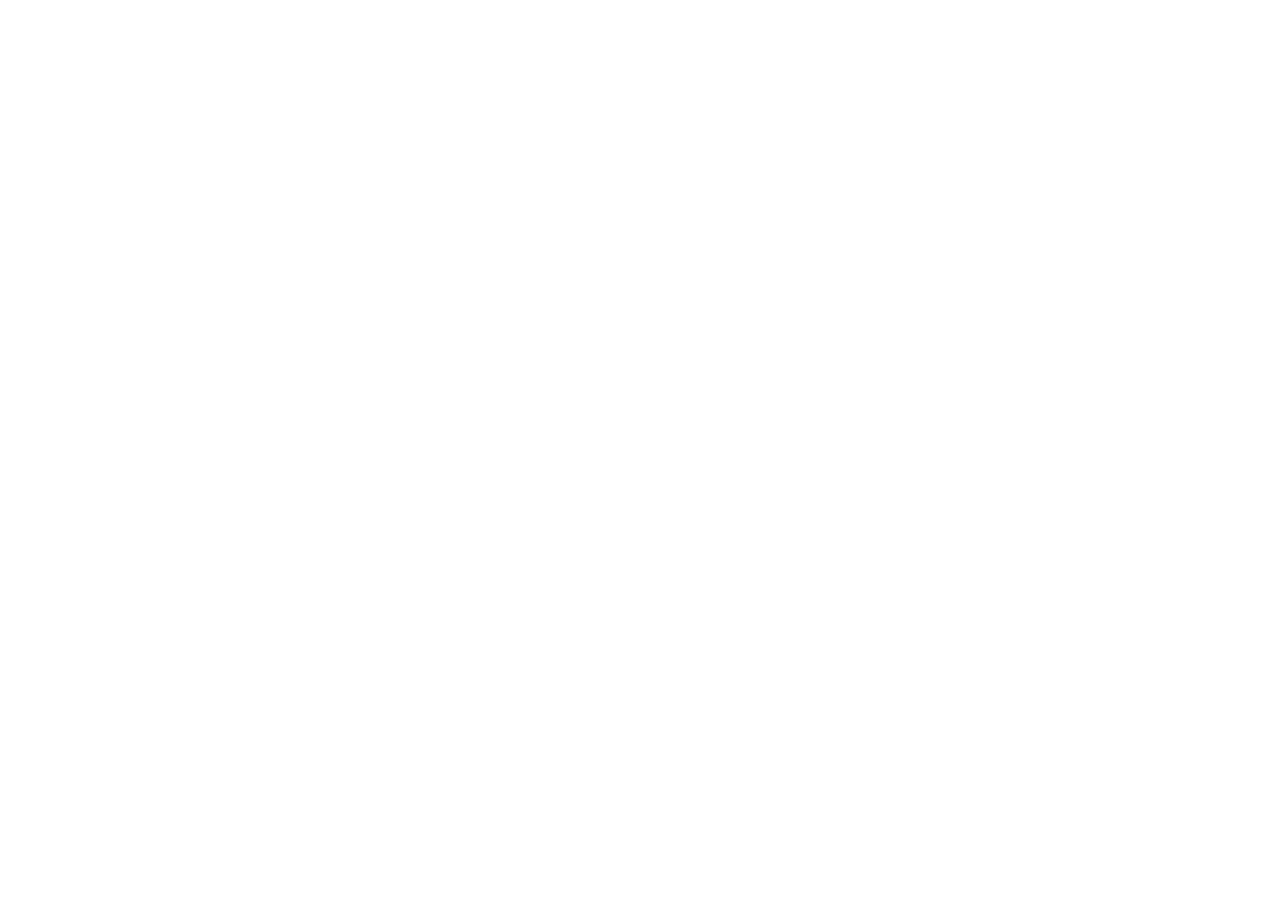
==== index.html @ 5b7272a3 "初始页面" ====
<!DOCTYPE html>
<html lang="en">
<head>
    <meta charset="UTF-8">
    <meta name="viewport" content="width=device-width, initial-scale=1.0">
    <title>Document</title>
</head>
<body>
    
</body>
</html>
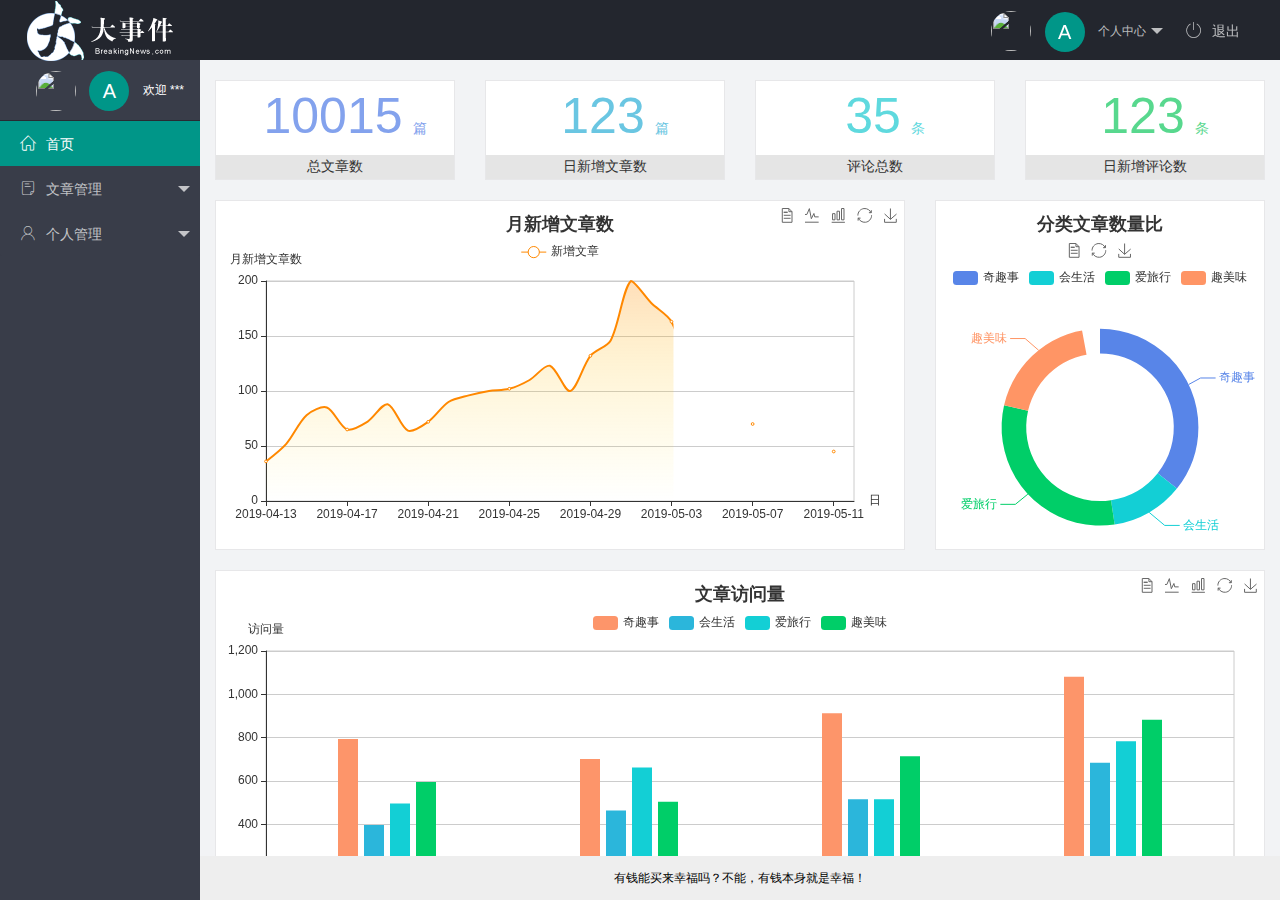
==== commit 751d6ee3: "完成了主页功能的开发" ====
--- a/index.html
+++ b/index.html
@@ -1,11 +1,90 @@
 <!DOCTYPE html>
 <html lang="en">
+
 <head>
     <meta charset="UTF-8">
     <meta name="viewport" content="width=device-width, initial-scale=1.0">
-    <title>Document</title>
+    <title>后台主页</title>
+    <!-- 导入layui的样式表 -->
+    <link rel="stylesheet" href="/assets/lib/layui/css/layui.css">
+    <!-- 导入自己的css -->
+    <link rel="stylesheet" href="./assets/css/index.css">
+    <!-- 导入第三方的字体图标库 -->
+    <link rel="stylesheet" href="./assets/fonts/iconfont.css">
 </head>
-<body>
-    
+
+<body class="layui-layout-body">
+    <div class="layui-layout layui-layout-admin">
+        <div class="layui-header">
+            <div class="layui-logo">
+                <img src="/assets/images/logo.png" alt=""/>
+            </div>
+            <!-- 头部区域（可配合layui已有的水平导航） -->
+            <ul class="layui-nav layui-layout-right">
+                <li class="layui-nav-item">
+                    <a href="javascript:;" class="userinfo">
+                        <img src="http://t.cn/RCzsdCq" class="layui-nav-img">
+                        <span class="text-avavtar">A</span>
+                        个人中心
+                    </a>
+                    <dl class="layui-nav-child">
+                        <dd><a href="">基本资料</a></dd>
+                        <dd><a href="">更换头像</a></dd>
+                        <dd><a href="">重置密码</a></dd>
+                    </dl>
+                </li>
+                <li class="layui-nav-item"><a href="javascript:;" id="btnLogout"><span class="iconfont icon-tuichu"></span>退出</a></li>
+            </ul>
+        </div>
+
+        <div class="layui-side layui-bg-black">
+            <div class="layui-side-scroll">
+                <div class="userinfo">
+                    <img src="http://t.cn/RCzsdCq" class="layui-nav-img">
+                    <span class="text-avavtar">A</span>
+                    <span class="welcome">欢迎 ***</span>
+                </div>
+                <!-- 左侧导航区域（可配合layui已有的垂直导航） -->
+                <ul class="layui-nav layui-nav-tree" lay-shrink="all">
+                    <li class="layui-nav-item layui-this"><a href="./home/dashboard.html" target="fm"><span class="iconfont icon-home"></span>首页</a></li>
+                    <li class="layui-nav-item ">
+                        <a class="" href="javascript:;"><span class="iconfont icon-16"></span>文章管理</a>
+                        <dl class="layui-nav-child">
+                            <dd><a href="javascript:;"><i class="layui-icon layui-icon-app"></i>   文章类别</a></dd>
+                            <dd><a href="javascript:;"><i class="layui-icon layui-icon-app"></i>   文章列表</a></dd>
+                            <dd><a href="javascript:;"><i class="layui-icon layui-icon-app"></i>   发布文章</a></dd>
+                        </dl>
+                    </li>
+                    <li class="layui-nav-item">
+                        <a href="javascript:;"><span class="iconfont icon-user"></span>个人管理</a>
+                        <dl class="layui-nav-child">
+                            <dd><a href="javascript:;"><i class="layui-icon layui-icon-app"></i>   基本资料</a></dd>
+                            <dd><a href="javascript:;"><i class="layui-icon layui-icon-app"></i>   更换头像</a></dd>
+                            <dd><a href="javascript:;"><i class="layui-icon layui-icon-app"></i>   重置密码</a></dd>
+                        </dl>
+                    </li>
+                </ul>
+            </div>
+        </div>
+
+        <div class="layui-body">
+            <!-- 内容主体区域 -->
+            <iframe src="/home/dashboard.html" name="fm" frameborder="0"></iframe>
+        </div>
+
+        <div class="layui-footer">
+            <!-- 底部固定区域 -->
+            有钱能买来幸福吗？不能，有钱本身就是幸福！
+        </div>
+    </div>
+    <!-- 导入layui的js文件 -->
+    <script src="./assets/lib/layui/layui.all.js"></script>
+    <!-- 导入jq的js文件 -->
+    <script src="./assets/lib/jquery.js"></script>
+    <!-- 导入自己封装的baseAPI.js -->
+    <script src="./assets/js/baseAPI.js"></script>
+    <!-- 引入自己的js文件 -->
+    <script src="./assets/js/index.js"></script>
 </body>
+
 </html>--- a/assets/lib/layui/css/layui.css
+++ b/assets/lib/layui/css/layui.css
@@ -0,0 +1,2 @@
+/** layui-v2.5.5 MIT License By https://www.layui.com */
+ .layui-inline,img{display:inline-block;vertical-align:middle}h1,h2,h3,h4,h5,h6{font-weight:400}.layui-edge,.layui-header,.layui-inline,.layui-main{position:relative}.layui-body,.layui-edge,.layui-elip{overflow:hidden}.layui-btn,.layui-edge,.layui-inline,img{vertical-align:middle}.layui-btn,.layui-disabled,.layui-icon,.layui-unselect{-moz-user-select:none;-webkit-user-select:none;-ms-user-select:none}.layui-elip,.layui-form-checkbox span,.layui-form-pane .layui-form-label{text-overflow:ellipsis;white-space:nowrap}.layui-breadcrumb,.layui-tree-btnGroup{visibility:hidden}blockquote,body,button,dd,div,dl,dt,form,h1,h2,h3,h4,h5,h6,input,li,ol,p,pre,td,textarea,th,ul{margin:0;padding:0;-webkit-tap-highlight-color:rgba(0,0,0,0)}a:active,a:hover{outline:0}img{border:none}li{list-style:none}table{border-collapse:collapse;border-spacing:0}h4,h5,h6{font-size:100%}button,input,optgroup,option,select,textarea{font-family:inherit;font-size:inherit;font-style:inherit;font-weight:inherit;outline:0}pre{white-space:pre-wrap;white-space:-moz-pre-wrap;white-space:-pre-wrap;white-space:-o-pre-wrap;word-wrap:break-word}body{line-height:24px;font:14px Helvetica Neue,Helvetica,PingFang SC,Tahoma,Arial,sans-serif}hr{height:1px;margin:10px 0;border:0;clear:both}a{color:#333;text-decoration:none}a:hover{color:#777}a cite{font-style:normal;*cursor:pointer}.layui-border-box,.layui-border-box *{box-sizing:border-box}.layui-box,.layui-box *{box-sizing:content-box}.layui-clear{clear:both;*zoom:1}.layui-clear:after{content:'\20';clear:both;*zoom:1;display:block;height:0}.layui-inline{*display:inline;*zoom:1}.layui-edge{display:inline-block;width:0;height:0;border-width:6px;border-style:dashed;border-color:transparent}.layui-edge-top{top:-4px;border-bottom-color:#999;border-bottom-style:solid}.layui-edge-right{border-left-color:#999;border-left-style:solid}.layui-edge-bottom{top:2px;border-top-color:#999;border-top-style:solid}.layui-edge-left{border-right-color:#999;border-right-style:solid}.layui-disabled,.layui-disabled:hover{color:#d2d2d2!important;cursor:not-allowed!important}.layui-circle{border-radius:100%}.layui-show{display:block!important}.layui-hide{display:none!important}@font-face{font-family:layui-icon;src:url(../font/iconfont.eot?v=250);src:url(../font/iconfont.eot?v=250#iefix) format('embedded-opentype'),url(../font/iconfont.woff2?v=250) format('woff2'),url(../font/iconfont.woff?v=250) format('woff'),url(../font/iconfont.ttf?v=250) format('truetype'),url(../font/iconfont.svg?v=250#layui-icon) format('svg')}.layui-icon{font-family:layui-icon!important;font-size:16px;font-style:normal;-webkit-font-smoothing:antialiased;-moz-osx-font-smoothing:grayscale}.layui-icon-reply-fill:before{content:"\e611"}.layui-icon-set-fill:before{content:"\e614"}.layui-icon-menu-fill:before{content:"\e60f"}.layui-icon-search:before{content:"\e615"}.layui-icon-share:before{content:"\e641"}.layui-icon-set-sm:before{content:"\e620"}.layui-icon-engine:before{content:"\e628"}.layui-icon-close:before{content:"\1006"}.layui-icon-close-fill:before{content:"\1007"}.layui-icon-chart-screen:before{content:"\e629"}.layui-icon-star:before{content:"\e600"}.layui-icon-circle-dot:before{content:"\e617"}.layui-icon-chat:before{content:"\e606"}.layui-icon-release:before{content:"\e609"}.layui-icon-list:before{content:"\e60a"}.layui-icon-chart:before{content:"\e62c"}.layui-icon-ok-circle:before{content:"\1005"}.layui-icon-layim-theme:before{content:"\e61b"}.layui-icon-table:before{content:"\e62d"}.layui-icon-right:before{content:"\e602"}.layui-icon-left:before{content:"\e603"}.layui-icon-cart-simple:before{content:"\e698"}.layui-icon-face-cry:before{content:"\e69c"}.layui-icon-face-smile:before{content:"\e6af"}.layui-icon-survey:before{content:"\e6b2"}.layui-icon-tree:before{content:"\e62e"}.layui-icon-upload-circle:before{content:"\e62f"}.layui-icon-add-circle:before{content:"\e61f"}.layui-icon-download-circle:before{content:"\e601"}.layui-icon-templeate-1:before{content:"\e630"}.layui-icon-util:before{content:"\e631"}.layui-icon-face-surprised:before{content:"\e664"}.layui-icon-edit:before{content:"\e642"}.layui-icon-speaker:before{content:"\e645"}.layui-icon-down:before{content:"\e61a"}.layui-icon-file:before{content:"\e621"}.layui-icon-layouts:before{content:"\e632"}.layui-icon-rate-half:before{content:"\e6c9"}.layui-icon-add-circle-fine:before{content:"\e608"}.layui-icon-prev-circle:before{content:"\e633"}.layui-icon-read:before{content:"\e705"}.layui-icon-404:before{content:"\e61c"}.layui-icon-carousel:before{content:"\e634"}.layui-icon-help:before{content:"\e607"}.layui-icon-code-circle:before{content:"\e635"}.layui-icon-water:before{content:"\e636"}.layui-icon-username:before{content:"\e66f"}.layui-icon-find-fill:before{content:"\e670"}.layui-icon-about:before{content:"\e60b"}.layui-icon-location:before{content:"\e715"}.layui-icon-up:before{content:"\e619"}.layui-icon-pause:before{content:"\e651"}.layui-icon-date:before{content:"\e637"}.layui-icon-layim-uploadfile:before{content:"\e61d"}.layui-icon-delete:before{content:"\e640"}.layui-icon-play:before{content:"\e652"}.layui-icon-top:before{content:"\e604"}.layui-icon-friends:before{content:"\e612"}.layui-icon-refresh-3:before{content:"\e9aa"}.layui-icon-ok:before{content:"\e605"}.layui-icon-layer:before{content:"\e638"}.layui-icon-face-smile-fine:before{content:"\e60c"}.layui-icon-dollar:before{content:"\e659"}.layui-icon-group:before{content:"\e613"}.layui-icon-layim-download:before{content:"\e61e"}.layui-icon-picture-fine:before{content:"\e60d"}.layui-icon-link:before{content:"\e64c"}.layui-icon-diamond:before{content:"\e735"}.layui-icon-log:before{content:"\e60e"}.layui-icon-rate-solid:before{content:"\e67a"}.layui-icon-fonts-del:before{content:"\e64f"}.layui-icon-unlink:before{content:"\e64d"}.layui-icon-fonts-clear:before{content:"\e639"}.layui-icon-triangle-r:before{content:"\e623"}.layui-icon-circle:before{content:"\e63f"}.layui-icon-radio:before{content:"\e643"}.layui-icon-align-center:before{content:"\e647"}.layui-icon-align-right:before{content:"\e648"}.layui-icon-align-left:before{content:"\e649"}.layui-icon-loading-1:before{content:"\e63e"}.layui-icon-return:before{content:"\e65c"}.layui-icon-fonts-strong:before{content:"\e62b"}.layui-icon-upload:before{content:"\e67c"}.layui-icon-dialogue:before{content:"\e63a"}.layui-icon-video:before{content:"\e6ed"}.layui-icon-headset:before{content:"\e6fc"}.layui-icon-cellphone-fine:before{content:"\e63b"}.layui-icon-add-1:before{content:"\e654"}.layui-icon-face-smile-b:before{content:"\e650"}.layui-icon-fonts-html:before{content:"\e64b"}.layui-icon-form:before{content:"\e63c"}.layui-icon-cart:before{content:"\e657"}.layui-icon-camera-fill:before{content:"\e65d"}.layui-icon-tabs:before{content:"\e62a"}.layui-icon-fonts-code:before{content:"\e64e"}.layui-icon-fire:before{content:"\e756"}.layui-icon-set:before{content:"\e716"}.layui-icon-fonts-u:before{content:"\e646"}.layui-icon-triangle-d:before{content:"\e625"}.layui-icon-tips:before{content:"\e702"}.layui-icon-picture:before{content:"\e64a"}.layui-icon-more-vertical:before{content:"\e671"}.layui-icon-flag:before{content:"\e66c"}.layui-icon-loading:before{content:"\e63d"}.layui-icon-fonts-i:before{content:"\e644"}.layui-icon-refresh-1:before{content:"\e666"}.layui-icon-rmb:before{content:"\e65e"}.layui-icon-home:before{content:"\e68e"}.layui-icon-user:before{content:"\e770"}.layui-icon-notice:before{content:"\e667"}.layui-icon-login-weibo:before{content:"\e675"}.layui-icon-voice:before{content:"\e688"}.layui-icon-upload-drag:before{content:"\e681"}.layui-icon-login-qq:before{content:"\e676"}.layui-icon-snowflake:before{content:"\e6b1"}.layui-icon-file-b:before{content:"\e655"}.layui-icon-template:before{content:"\e663"}.layui-icon-auz:before{content:"\e672"}.layui-icon-console:before{content:"\e665"}.layui-icon-app:before{content:"\e653"}.layui-icon-prev:before{content:"\e65a"}.layui-icon-website:before{content:"\e7ae"}.layui-icon-next:before{content:"\e65b"}.layui-icon-component:before{content:"\e857"}.layui-icon-more:before{content:"\e65f"}.layui-icon-login-wechat:before{content:"\e677"}.layui-icon-shrink-right:before{content:"\e668"}.layui-icon-spread-left:before{content:"\e66b"}.layui-icon-camera:before{content:"\e660"}.layui-icon-note:before{content:"\e66e"}.layui-icon-refresh:before{content:"\e669"}.layui-icon-female:before{content:"\e661"}.layui-icon-male:before{content:"\e662"}.layui-icon-password:before{content:"\e673"}.layui-icon-senior:before{content:"\e674"}.layui-icon-theme:before{content:"\e66a"}.layui-icon-tread:before{content:"\e6c5"}.layui-icon-praise:before{content:"\e6c6"}.layui-icon-star-fill:before{content:"\e658"}.layui-icon-rate:before{content:"\e67b"}.layui-icon-template-1:before{content:"\e656"}.layui-icon-vercode:before{content:"\e679"}.layui-icon-cellphone:before{content:"\e678"}.layui-icon-screen-full:before{content:"\e622"}.layui-icon-screen-restore:before{content:"\e758"}.layui-icon-cols:before{content:"\e610"}.layui-icon-export:before{content:"\e67d"}.layui-icon-print:before{content:"\e66d"}.layui-icon-slider:before{content:"\e714"}.layui-icon-addition:before{content:"\e624"}.layui-icon-subtraction:before{content:"\e67e"}.layui-icon-service:before{content:"\e626"}.layui-icon-transfer:before{content:"\e691"}.layui-main{width:1140px;margin:0 auto}.layui-header{z-index:1000;height:60px}.layui-header a:hover{transition:all .5s;-webkit-transition:all .5s}.layui-side{position:fixed;left:0;top:0;bottom:0;z-index:999;width:200px;overflow-x:hidden}.layui-side-scroll{position:relative;width:220px;height:100%;overflow-x:hidden}.layui-body{position:absolute;left:200px;right:0;top:0;bottom:0;z-index:998;width:auto;overflow-y:auto;box-sizing:border-box}.layui-layout-body{overflow:hidden}.layui-layout-admin .layui-header{background-color:#23262E}.layui-layout-admin .layui-side{top:60px;width:200px;overflow-x:hidden}.layui-layout-admin .layui-body{position:fixed;top:60px;bottom:44px}.layui-layout-admin .layui-main{width:auto;margin:0 15px}.layui-layout-admin .layui-footer{position:fixed;left:200px;right:0;bottom:0;height:44px;line-height:44px;padding:0 15px;background-color:#eee}.layui-layout-admin .layui-logo{position:absolute;left:0;top:0;width:200px;height:100%;line-height:60px;text-align:center;color:#009688;font-size:16px}.layui-layout-admin .layui-header .layui-nav{background:0 0}.layui-layout-left{position:absolute!important;left:200px;top:0}.layui-layout-right{position:absolute!important;right:0;top:0}.layui-container{position:relative;margin:0 auto;padding:0 15px;box-sizing:border-box}.layui-fluid{position:relative;margin:0 auto;padding:0 15px}.layui-row:after,.layui-row:before{content:'';display:block;clear:both}.layui-col-lg1,.layui-col-lg10,.layui-col-lg11,.layui-col-lg12,.layui-col-lg2,.layui-col-lg3,.layui-col-lg4,.layui-col-lg5,.layui-col-lg6,.layui-col-lg7,.layui-col-lg8,.layui-col-lg9,.layui-col-md1,.layui-col-md10,.layui-col-md11,.layui-col-md12,.layui-col-md2,.layui-col-md3,.layui-col-md4,.layui-col-md5,.layui-col-md6,.layui-col-md7,.layui-col-md8,.layui-col-md9,.layui-col-sm1,.layui-col-sm10,.layui-col-sm11,.layui-col-sm12,.layui-col-sm2,.layui-col-sm3,.layui-col-sm4,.layui-col-sm5,.layui-col-sm6,.layui-col-sm7,.layui-col-sm8,.layui-col-sm9,.layui-col-xs1,.layui-col-xs10,.layui-col-xs11,.layui-col-xs12,.layui-col-xs2,.layui-col-xs3,.layui-col-xs4,.layui-col-xs5,.layui-col-xs6,.layui-col-xs7,.layui-col-xs8,.layui-col-xs9{position:relative;display:block;box-sizing:border-box}.layui-col-xs1,.layui-col-xs10,.layui-col-xs11,.layui-col-xs12,.layui-col-xs2,.layui-col-xs3,.layui-col-xs4,.layui-col-xs5,.layui-col-xs6,.layui-col-xs7,.layui-col-xs8,.layui-col-xs9{float:left}.layui-col-xs1{width:8.33333333%}.layui-col-xs2{width:16.66666667%}.layui-col-xs3{width:25%}.layui-col-xs4{width:33.33333333%}.layui-col-xs5{width:41.66666667%}.layui-col-xs6{width:50%}.layui-col-xs7{width:58.33333333%}.layui-col-xs8{width:66.66666667%}.layui-col-xs9{width:75%}.layui-col-xs10{width:83.33333333%}.layui-col-xs11{width:91.66666667%}.layui-col-xs12{width:100%}.layui-col-xs-offset1{margin-left:8.33333333%}.layui-col-xs-offset2{margin-left:16.66666667%}.layui-col-xs-offset3{margin-left:25%}.layui-col-xs-offset4{margin-left:33.33333333%}.layui-col-xs-offset5{margin-left:41.66666667%}.layui-col-xs-offset6{margin-left:50%}.layui-col-xs-offset7{margin-left:58.33333333%}.layui-col-xs-offset8{margin-left:66.66666667%}.layui-col-xs-offset9{margin-left:75%}.layui-col-xs-offset10{margin-left:83.33333333%}.layui-col-xs-offset11{margin-left:91.66666667%}.layui-col-xs-offset12{margin-left:100%}@media screen and (max-width:768px){.layui-hide-xs{display:none!important}.layui-show-xs-block{display:block!important}.layui-show-xs-inline{display:inline!important}.layui-show-xs-inline-block{display:inline-block!important}}@media screen and (min-width:768px){.layui-container{width:750px}.layui-hide-sm{display:none!important}.layui-show-sm-block{display:block!important}.layui-show-sm-inline{display:inline!important}.layui-show-sm-inline-block{display:inline-block!important}.layui-col-sm1,.layui-col-sm10,.layui-col-sm11,.layui-col-sm12,.layui-col-sm2,.layui-col-sm3,.layui-col-sm4,.layui-col-sm5,.layui-col-sm6,.layui-col-sm7,.layui-col-sm8,.layui-col-sm9{float:left}.layui-col-sm1{width:8.33333333%}.layui-col-sm2{width:16.66666667%}.layui-col-sm3{width:25%}.layui-col-sm4{width:33.33333333%}.layui-col-sm5{width:41.66666667%}.layui-col-sm6{width:50%}.layui-col-sm7{width:58.33333333%}.layui-col-sm8{width:66.66666667%}.layui-col-sm9{width:75%}.layui-col-sm10{width:83.33333333%}.layui-col-sm11{width:91.66666667%}.layui-col-sm12{width:100%}.layui-col-sm-offset1{margin-left:8.33333333%}.layui-col-sm-offset2{margin-left:16.66666667%}.layui-col-sm-offset3{margin-left:25%}.layui-col-sm-offset4{margin-left:33.33333333%}.layui-col-sm-offset5{margin-left:41.66666667%}.layui-col-sm-offset6{margin-left:50%}.layui-col-sm-offset7{margin-left:58.33333333%}.layui-col-sm-offset8{margin-left:66.66666667%}.layui-col-sm-offset9{margin-left:75%}.layui-col-sm-offset10{margin-left:83.33333333%}.layui-col-sm-offset11{margin-left:91.66666667%}.layui-col-sm-offset12{margin-left:100%}}@media screen and (min-width:992px){.layui-container{width:970px}.layui-hide-md{display:none!important}.layui-show-md-block{display:block!important}.layui-show-md-inline{display:inline!important}.layui-show-md-inline-block{display:inline-block!important}.layui-col-md1,.layui-col-md10,.layui-col-md11,.layui-col-md12,.layui-col-md2,.layui-col-md3,.layui-col-md4,.layui-col-md5,.layui-col-md6,.layui-col-md7,.layui-col-md8,.layui-col-md9{float:left}.layui-col-md1{width:8.33333333%}.layui-col-md2{width:16.66666667%}.layui-col-md3{width:25%}.layui-col-md4{width:33.33333333%}.layui-col-md5{width:41.66666667%}.layui-col-md6{width:50%}.layui-col-md7{width:58.33333333%}.layui-col-md8{width:66.66666667%}.layui-col-md9{width:75%}.layui-col-md10{width:83.33333333%}.layui-col-md11{width:91.66666667%}.layui-col-md12{width:100%}.layui-col-md-offset1{margin-left:8.33333333%}.layui-col-md-offset2{margin-left:16.66666667%}.layui-col-md-offset3{margin-left:25%}.layui-col-md-offset4{margin-left:33.33333333%}.layui-col-md-offset5{margin-left:41.66666667%}.layui-col-md-offset6{margin-left:50%}.layui-col-md-offset7{margin-left:58.33333333%}.layui-col-md-offset8{margin-left:66.66666667%}.layui-col-md-offset9{margin-left:75%}.layui-col-md-offset10{margin-left:83.33333333%}.layui-col-md-offset11{margin-left:91.66666667%}.layui-col-md-offset12{margin-left:100%}}@media screen and (min-width:1200px){.layui-container{width:1170px}.layui-hide-lg{display:none!important}.layui-show-lg-block{display:block!important}.layui-show-lg-inline{display:inline!important}.layui-show-lg-inline-block{display:inline-block!important}.layui-col-lg1,.layui-col-lg10,.layui-col-lg11,.layui-col-lg12,.layui-col-lg2,.layui-col-lg3,.layui-col-lg4,.layui-col-lg5,.layui-col-lg6,.layui-col-lg7,.layui-col-lg8,.layui-col-lg9{float:left}.layui-col-lg1{width:8.33333333%}.layui-col-lg2{width:16.66666667%}.layui-col-lg3{width:25%}.layui-col-lg4{width:33.33333333%}.layui-col-lg5{width:41.66666667%}.layui-col-lg6{width:50%}.layui-col-lg7{width:58.33333333%}.layui-col-lg8{width:66.66666667%}.layui-col-lg9{width:75%}.layui-col-lg10{width:83.33333333%}.layui-col-lg11{width:91.66666667%}.layui-col-lg12{width:100%}.layui-col-lg-offset1{margin-left:8.33333333%}.layui-col-lg-offset2{margin-left:16.66666667%}.layui-col-lg-offset3{margin-left:25%}.layui-col-lg-offset4{margin-left:33.33333333%}.layui-col-lg-offset5{margin-left:41.66666667%}.layui-col-lg-offset6{margin-left:50%}.layui-col-lg-offset7{margin-left:58.33333333%}.layui-col-lg-offset8{margin-left:66.66666667%}.layui-col-lg-offset9{margin-left:75%}.layui-col-lg-offset10{margin-left:83.33333333%}.layui-col-lg-offset11{margin-left:91.66666667%}.layui-col-lg-offset12{margin-left:100%}}.layui-col-space1{margin:-.5px}.layui-col-space1>*{padding:.5px}.layui-col-space3{margin:-1.5px}.layui-col-space3>*{padding:1.5px}.layui-col-space5{margin:-2.5px}.layui-col-space5>*{padding:2.5px}.layui-col-space8{margin:-3.5px}.layui-col-space8>*{padding:3.5px}.layui-col-space10{margin:-5px}.layui-col-space10>*{padding:5px}.layui-col-space12{margin:-6px}.layui-col-space12>*{padding:6px}.layui-col-space15{margin:-7.5px}.layui-col-space15>*{padding:7.5px}.layui-col-space18{margin:-9px}.layui-col-space18>*{padding:9px}.layui-col-space20{margin:-10px}.layui-col-space20>*{padding:10px}.layui-col-space22{margin:-11px}.layui-col-space22>*{padding:11px}.layui-col-space25{margin:-12.5px}.layui-col-space25>*{padding:12.5px}.layui-col-space30{margin:-15px}.layui-col-space30>*{padding:15px}.layui-btn,.layui-input,.layui-select,.layui-textarea,.layui-upload-button{outline:0;-webkit-appearance:none;transition:all .3s;-webkit-transition:all .3s;box-sizing:border-box}.layui-elem-quote{margin-bottom:10px;padding:15px;line-height:22px;border-left:5px solid #009688;border-radius:0 2px 2px 0;background-color:#f2f2f2}.layui-quote-nm{border-style:solid;border-width:1px 1px 1px 5px;background:0 0}.layui-elem-field{margin-bottom:10px;padding:0;border-width:1px;border-style:solid}.layui-elem-field legend{margin-left:20px;padding:0 10px;font-size:20px;font-weight:300}.layui-field-title{margin:10px 0 20px;border-width:1px 0 0}.layui-field-box{padding:10px 15px}.layui-field-title .layui-field-box{padding:10px 0}.layui-progress{position:relative;height:6px;border-radius:20px;background-color:#e2e2e2}.layui-progress-bar{position:absolute;left:0;top:0;width:0;max-width:100%;height:6px;border-radius:20px;text-align:right;background-color:#5FB878;transition:all .3s;-webkit-transition:all .3s}.layui-progress-big,.layui-progress-big .layui-progress-bar{height:18px;line-height:18px}.layui-progress-text{position:relative;top:-20px;line-height:18px;font-size:12px;color:#666}.layui-progress-big .layui-progress-text{position:static;padding:0 10px;color:#fff}.layui-collapse{border-width:1px;border-style:solid;border-radius:2px}.layui-colla-content,.layui-colla-item{border-top-width:1px;border-top-style:solid}.layui-colla-item:first-child{border-top:none}.layui-colla-title{position:relative;height:42px;line-height:42px;padding:0 15px 0 35px;color:#333;background-color:#f2f2f2;cursor:pointer;font-size:14px;overflow:hidden}.layui-colla-content{display:none;padding:10px 15px;line-height:22px;color:#666}.layui-colla-icon{position:absolute;left:15px;top:0;font-size:14px}.layui-card{margin-bottom:15px;border-radius:2px;background-color:#fff;box-shadow:0 1px 2px 0 rgba(0,0,0,.05)}.layui-card:last-child{margin-bottom:0}.layui-card-header{position:relative;height:42px;line-height:42px;padding:0 15px;border-bottom:1px solid #f6f6f6;color:#333;border-radius:2px 2px 0 0;font-size:14px}.layui-bg-black,.layui-bg-blue,.layui-bg-cyan,.layui-bg-green,.layui-bg-orange,.layui-bg-red{color:#fff!important}.layui-card-body{position:relative;padding:10px 15px;line-height:24px}.layui-card-body[pad15]{padding:15px}.layui-card-body[pad20]{padding:20px}.layui-card-body .layui-table{margin:5px 0}.layui-card .layui-tab{margin:0}.layui-panel-window{position:relative;padding:15px;border-radius:0;border-top:5px solid #E6E6E6;background-color:#fff}.layui-auxiliar-moving{position:fixed;left:0;right:0;top:0;bottom:0;width:100%;height:100%;background:0 0;z-index:9999999999}.layui-form-label,.layui-form-mid,.layui-form-select,.layui-input-block,.layui-input-inline,.layui-textarea{position:relative}.layui-bg-red{background-color:#FF5722!important}.layui-bg-orange{background-color:#FFB800!important}.layui-bg-green{background-color:#009688!important}.layui-bg-cyan{background-color:#2F4056!important}.layui-bg-blue{background-color:#1E9FFF!important}.layui-bg-black{background-color:#393D49!important}.layui-bg-gray{background-color:#eee!important;color:#666!important}.layui-badge-rim,.layui-colla-content,.layui-colla-item,.layui-collapse,.layui-elem-field,.layui-form-pane .layui-form-item[pane],.layui-form-pane .layui-form-label,.layui-input,.layui-layedit,.layui-layedit-tool,.layui-quote-nm,.layui-select,.layui-tab-bar,.layui-tab-card,.layui-tab-title,.layui-tab-title .layui-this:after,.layui-textarea{border-color:#e6e6e6}.layui-timeline-item:before,hr{background-color:#e6e6e6}.layui-text{line-height:22px;font-size:14px;color:#666}.layui-text h1,.layui-text h2,.layui-text h3{font-weight:500;color:#333}.layui-text h1{font-size:30px}.layui-text h2{font-size:24px}.layui-text h3{font-size:18px}.layui-text a:not(.layui-btn){color:#01AAED}.layui-text a:not(.layui-btn):hover{text-decoration:underline}.layui-text ul{padding:5px 0 5px 15px}.layui-text ul li{margin-top:5px;list-style-type:disc}.layui-text em,.layui-word-aux{color:#999!important;padding:0 5px!important}.layui-btn{display:inline-block;height:38px;line-height:38px;padding:0 18px;background-color:#009688;color:#fff;white-space:nowrap;text-align:center;font-size:14px;border:none;border-radius:2px;cursor:pointer}.layui-btn:hover{opacity:.8;filter:alpha(opacity=80);color:#fff}.layui-btn:active{opacity:1;filter:alpha(opacity=100)}.layui-btn+.layui-btn{margin-left:10px}.layui-btn-container{font-size:0}.layui-btn-container .layui-btn{margin-right:10px;margin-bottom:10px}.layui-btn-container .layui-btn+.layui-btn{margin-left:0}.layui-table .layui-btn-container .layui-btn{margin-bottom:9px}.layui-btn-radius{border-radius:100px}.layui-btn .layui-icon{margin-right:3px;font-size:18px;vertical-align:bottom;vertical-align:middle\9}.layui-btn-primary{border:1px solid #C9C9C9;background-color:#fff;color:#555}.layui-btn-primary:hover{border-color:#009688;color:#333}.layui-btn-normal{background-color:#1E9FFF}.layui-btn-warm{background-color:#FFB800}.layui-btn-danger{background-color:#FF5722}.layui-btn-checked{background-color:#5FB878}.layui-btn-disabled,.layui-btn-disabled:active,.layui-btn-disabled:hover{border:1px solid #e6e6e6;background-color:#FBFBFB;color:#C9C9C9;cursor:not-allowed;opacity:1}.layui-btn-lg{height:44px;line-height:44px;padding:0 25px;font-size:16px}.layui-btn-sm{height:30px;line-height:30px;padding:0 10px;font-size:12px}.layui-btn-sm i{font-size:16px!important}.layui-btn-xs{height:22px;line-height:22px;padding:0 5px;font-size:12px}.layui-btn-xs i{font-size:14px!important}.layui-btn-group{display:inline-block;vertical-align:middle;font-size:0}.layui-btn-group .layui-btn{margin-left:0!important;margin-right:0!important;border-left:1px solid rgba(255,255,255,.5);border-radius:0}.layui-btn-group .layui-btn-primary{border-left:none}.layui-btn-group .layui-btn-primary:hover{border-color:#C9C9C9;color:#009688}.layui-btn-group .layui-btn:first-child{border-left:none;border-radius:2px 0 0 2px}.layui-btn-group .layui-btn-primary:first-child{border-left:1px solid #c9c9c9}.layui-btn-group .layui-btn:last-child{border-radius:0 2px 2px 0}.layui-btn-group .layui-btn+.layui-btn{margin-left:0}.layui-btn-group+.layui-btn-group{margin-left:10px}.layui-btn-fluid{width:100%}.layui-input,.layui-select,.layui-textarea{height:38px;line-height:1.3;line-height:38px\9;border-width:1px;border-style:solid;background-color:#fff;border-radius:2px}.layui-input::-webkit-input-placeholder,.layui-select::-webkit-input-placeholder,.layui-textarea::-webkit-input-placeholder{line-height:1.3}.layui-input,.layui-textarea{display:block;width:100%;padding-left:10px}.layui-input:hover,.layui-textarea:hover{border-color:#D2D2D2!important}.layui-input:focus,.layui-textarea:focus{border-color:#C9C9C9!important}.layui-textarea{min-height:100px;height:auto;line-height:20px;padding:6px 10px;resize:vertical}.layui-select{padding:0 10px}.layui-form input[type=checkbox],.layui-form input[type=radio],.layui-form select{display:none}.layui-form [lay-ignore]{display:initial}.layui-form-item{margin-bottom:15px;clear:both;*zoom:1}.layui-form-item:after{content:'\20';clear:both;*zoom:1;display:block;height:0}.layui-form-label{float:left;display:block;padding:9px 15px;width:80px;font-weight:400;line-height:20px;text-align:right}.layui-form-label-col{display:block;float:none;padding:9px 0;line-height:20px;text-align:left}.layui-form-item .layui-inline{margin-bottom:5px;margin-right:10px}.layui-input-block{margin-left:110px;min-height:36px}.layui-input-inline{display:inline-block;vertical-align:middle}.layui-form-item .layui-input-inline{float:left;width:190px;margin-right:10px}.layui-form-text .layui-input-inline{width:auto}.layui-form-mid{float:left;display:block;padding:9px 0!important;line-height:20px;margin-right:10px}.layui-form-danger+.layui-form-select .layui-input,.layui-form-danger:focus{border-color:#FF5722!important}.layui-form-select .layui-input{padding-right:30px;cursor:pointer}.layui-form-select .layui-edge{position:absolute;right:10px;top:50%;margin-top:-3px;cursor:pointer;border-width:6px;border-top-color:#c2c2c2;border-top-style:solid;transition:all .3s;-webkit-transition:all .3s}.layui-form-select dl{display:none;position:absolute;left:0;top:42px;padding:5px 0;z-index:899;min-width:100%;border:1px solid #d2d2d2;max-height:300px;overflow-y:auto;background-color:#fff;border-radius:2px;box-shadow:0 2px 4px rgba(0,0,0,.12);box-sizing:border-box}.layui-form-select dl dd,.layui-form-select dl dt{padding:0 10px;line-height:36px;white-space:nowrap;overflow:hidden;text-overflow:ellipsis}.layui-form-select dl dt{font-size:12px;color:#999}.layui-form-select dl dd{cursor:pointer}.layui-form-select dl dd:hover{background-color:#f2f2f2;-webkit-transition:.5s all;transition:.5s all}.layui-form-select .layui-select-group dd{padding-left:20px}.layui-form-select dl dd.layui-select-tips{padding-left:10px!important;color:#999}.layui-form-select dl dd.layui-this{background-color:#5FB878;color:#fff}.layui-form-checkbox,.layui-form-select dl dd.layui-disabled{background-color:#fff}.layui-form-selected dl{display:block}.layui-form-checkbox,.layui-form-checkbox *,.layui-form-switch{display:inline-block;vertical-align:middle}.layui-form-selected .layui-edge{margin-top:-9px;-webkit-transform:rotate(180deg);transform:rotate(180deg);margin-top:-3px\9}:root .layui-form-selected .layui-edge{margin-top:-9px\0/IE9}.layui-form-selectup dl{top:auto;bottom:42px}.layui-select-none{margin:5px 0;text-align:center;color:#999}.layui-select-disabled .layui-disabled{border-color:#eee!important}.layui-select-disabled .layui-edge{border-top-color:#d2d2d2}.layui-form-checkbox{position:relative;height:30px;line-height:30px;margin-right:10px;padding-right:30px;cursor:pointer;font-size:0;-webkit-transition:.1s linear;transition:.1s linear;box-sizing:border-box}.layui-form-checkbox span{padding:0 10px;height:100%;font-size:14px;border-radius:2px 0 0 2px;background-color:#d2d2d2;color:#fff;overflow:hidden}.layui-form-checkbox:hover span{background-color:#c2c2c2}.layui-form-checkbox i{position:absolute;right:0;top:0;width:30px;height:28px;border:1px solid #d2d2d2;border-left:none;border-radius:0 2px 2px 0;color:#fff;font-size:20px;text-align:center}.layui-form-checkbox:hover i{border-color:#c2c2c2;color:#c2c2c2}.layui-form-checked,.layui-form-checked:hover{border-color:#5FB878}.layui-form-checked span,.layui-form-checked:hover span{background-color:#5FB878}.layui-form-checked i,.layui-form-checked:hover i{color:#5FB878}.layui-form-item .layui-form-checkbox{margin-top:4px}.layui-form-checkbox[lay-skin=primary]{height:auto!important;line-height:normal!important;min-width:18px;min-height:18px;border:none!important;margin-right:0;padding-left:28px;padding-right:0;background:0 0}.layui-form-checkbox[lay-skin=primary] span{padding-left:0;padding-right:15px;line-height:18px;background:0 0;color:#666}.layui-form-checkbox[lay-skin=primary] i{right:auto;left:0;width:16px;height:16px;line-height:16px;border:1px solid #d2d2d2;font-size:12px;border-radius:2px;background-color:#fff;-webkit-transition:.1s linear;transition:.1s linear}.layui-form-checkbox[lay-skin=primary]:hover i{border-color:#5FB878;color:#fff}.layui-form-checked[lay-skin=primary] i{border-color:#5FB878!important;background-color:#5FB878;color:#fff}.layui-checkbox-disbaled[lay-skin=primary] span{background:0 0!important;color:#c2c2c2}.layui-checkbox-disbaled[lay-skin=primary]:hover i{border-color:#d2d2d2}.layui-form-item .layui-form-checkbox[lay-skin=primary]{margin-top:10px}.layui-form-switch{position:relative;height:22px;line-height:22px;min-width:35px;padding:0 5px;margin-top:8px;border:1px solid #d2d2d2;border-radius:20px;cursor:pointer;background-color:#fff;-webkit-transition:.1s linear;transition:.1s linear}.layui-form-switch i{position:absolute;left:5px;top:3px;width:16px;height:16px;border-radius:20px;background-color:#d2d2d2;-webkit-transition:.1s linear;transition:.1s linear}.layui-form-switch em{position:relative;top:0;width:25px;margin-left:21px;padding:0!important;text-align:center!important;color:#999!important;font-style:normal!important;font-size:12px}.layui-form-onswitch{border-color:#5FB878;background-color:#5FB878}.layui-checkbox-disbaled,.layui-checkbox-disbaled i{border-color:#e2e2e2!important}.layui-form-onswitch i{left:100%;margin-left:-21px;background-color:#fff}.layui-form-onswitch em{margin-left:5px;margin-right:21px;color:#fff!important}.layui-checkbox-disbaled span{background-color:#e2e2e2!important}.layui-checkbox-disbaled:hover i{color:#fff!important}[lay-radio]{display:none}.layui-form-radio,.layui-form-radio *{display:inline-block;vertical-align:middle}.layui-form-radio{line-height:28px;margin:6px 10px 0 0;padding-right:10px;cursor:pointer;font-size:0}.layui-form-radio *{font-size:14px}.layui-form-radio>i{margin-right:8px;font-size:22px;color:#c2c2c2}.layui-form-radio>i:hover,.layui-form-radioed>i{color:#5FB878}.layui-radio-disbaled>i{color:#e2e2e2!important}.layui-form-pane .layui-form-label{width:110px;padding:8px 15px;height:38px;line-height:20px;border-width:1px;border-style:solid;border-radius:2px 0 0 2px;text-align:center;background-color:#FBFBFB;overflow:hidden;box-sizing:border-box}.layui-form-pane .layui-input-inline{margin-left:-1px}.layui-form-pane .layui-input-block{margin-left:110px;left:-1px}.layui-form-pane .layui-input{border-radius:0 2px 2px 0}.layui-form-pane .layui-form-text .layui-form-label{float:none;width:100%;border-radius:2px;box-sizing:border-box;text-align:left}.layui-form-pane .layui-form-text .layui-input-inline{display:block;margin:0;top:-1px;clear:both}.layui-form-pane .layui-form-text .layui-input-block{margin:0;left:0;top:-1px}.layui-form-pane .layui-form-text .layui-textarea{min-height:100px;border-radius:0 0 2px 2px}.layui-form-pane .layui-form-checkbox{margin:4px 0 4px 10px}.layui-form-pane .layui-form-radio,.layui-form-pane .layui-form-switch{margin-top:6px;margin-left:10px}.layui-form-pane .layui-form-item[pane]{position:relative;border-width:1px;border-style:solid}.layui-form-pane .layui-form-item[pane] .layui-form-label{position:absolute;left:0;top:0;height:100%;border-width:0 1px 0 0}.layui-form-pane .layui-form-item[pane] .layui-input-inline{margin-left:110px}@media screen and (max-width:450px){.layui-form-item .layui-form-label{text-overflow:ellipsis;overflow:hidden;white-space:nowrap}.layui-form-item .layui-inline{display:block;margin-right:0;margin-bottom:20px;clear:both}.layui-form-item .layui-inline:after{content:'\20';clear:both;display:block;height:0}.layui-form-item .layui-input-inline{display:block;float:none;left:-3px;width:auto;margin:0 0 10px 112px}.layui-form-item .layui-input-inline+.layui-form-mid{margin-left:110px;top:-5px;padding:0}.layui-form-item .layui-form-checkbox{margin-right:5px;margin-bottom:5px}}.layui-layedit{border-width:1px;border-style:solid;border-radius:2px}.layui-layedit-tool{padding:3px 5px;border-bottom-width:1px;border-bottom-style:solid;font-size:0}.layedit-tool-fixed{position:fixed;top:0;border-top:1px solid #e2e2e2}.layui-layedit-tool .layedit-tool-mid,.layui-layedit-tool .layui-icon{display:inline-block;vertical-align:middle;text-align:center;font-size:14px}.layui-layedit-tool .layui-icon{position:relative;width:32px;height:30px;line-height:30px;margin:3px 5px;color:#777;cursor:pointer;border-radius:2px}.layui-layedit-tool .layui-icon:hover{color:#393D49}.layui-layedit-tool .layui-icon:active{color:#000}.layui-layedit-tool .layedit-tool-active{background-color:#e2e2e2;color:#000}.layui-layedit-tool .layui-disabled,.layui-layedit-tool .layui-disabled:hover{color:#d2d2d2;cursor:not-allowed}.layui-layedit-tool .layedit-tool-mid{width:1px;height:18px;margin:0 10px;background-color:#d2d2d2}.layedit-tool-html{width:50px!important;font-size:30px!important}.layedit-tool-b,.layedit-tool-code,.layedit-tool-help{font-size:16px!important}.layedit-tool-d,.layedit-tool-face,.layedit-tool-image,.layedit-tool-unlink{font-size:18px!important}.layedit-tool-image input{position:absolute;font-size:0;left:0;top:0;width:100%;height:100%;opacity:.01;filter:Alpha(opacity=1);cursor:pointer}.layui-layedit-iframe iframe{display:block;width:100%}#LAY_layedit_code{overflow:hidden}.layui-laypage{display:inline-block;*display:inline;*zoom:1;vertical-align:middle;margin:10px 0;font-size:0}.layui-laypage>a:first-child,.layui-laypage>a:first-child em{border-radius:2px 0 0 2px}.layui-laypage>a:last-child,.layui-laypage>a:last-child em{border-radius:0 2px 2px 0}.layui-laypage>:first-child{margin-left:0!important}.layui-laypage>:last-child{margin-right:0!important}.layui-laypage a,.layui-laypage button,.layui-laypage input,.layui-laypage select,.layui-laypage span{border:1px solid #e2e2e2}.layui-laypage a,.layui-laypage span{display:inline-block;*display:inline;*zoom:1;vertical-align:middle;padding:0 15px;height:28px;line-height:28px;margin:0 -1px 5px 0;background-color:#fff;color:#333;font-size:12px}.layui-flow-more a *,.layui-laypage input,.layui-table-view select[lay-ignore]{display:inline-block}.layui-laypage a:hover{color:#009688}.layui-laypage em{font-style:normal}.layui-laypage .layui-laypage-spr{color:#999;font-weight:700}.layui-laypage a{text-decoration:none}.layui-laypage .layui-laypage-curr{position:relative}.layui-laypage .layui-laypage-curr em{position:relative;color:#fff}.layui-laypage .layui-laypage-curr .layui-laypage-em{position:absolute;left:-1px;top:-1px;padding:1px;width:100%;height:100%;background-color:#009688}.layui-laypage-em{border-radius:2px}.layui-laypage-next em,.layui-laypage-prev em{font-family:Sim sun;font-size:16px}.layui-laypage .layui-laypage-count,.layui-laypage .layui-laypage-limits,.layui-laypage .layui-laypage-refresh,.layui-laypage .layui-laypage-skip{margin-left:10px;margin-right:10px;padding:0;border:none}.layui-laypage .layui-laypage-limits,.layui-laypage .layui-laypage-refresh{vertical-align:top}.layui-laypage .layui-laypage-refresh i{font-size:18px;cursor:pointer}.layui-laypage select{height:22px;padding:3px;border-radius:2px;cursor:pointer}.layui-laypage .layui-laypage-skip{height:30px;line-height:30px;color:#999}.layui-laypage button,.layui-laypage input{height:30px;line-height:30px;border-radius:2px;vertical-align:top;background-color:#fff;box-sizing:border-box}.layui-laypage input{width:40px;margin:0 10px;padding:0 3px;text-align:center}.layui-laypage input:focus,.layui-laypage select:focus{border-color:#009688!important}.layui-laypage button{margin-left:10px;padding:0 10px;cursor:pointer}.layui-table,.layui-table-view{margin:10px 0}.layui-flow-more{margin:10px 0;text-align:center;color:#999;font-size:14px}.layui-flow-more a{height:32px;line-height:32px}.layui-flow-more a *{vertical-align:top}.layui-flow-more a cite{padding:0 20px;border-radius:3px;background-color:#eee;color:#333;font-style:normal}.layui-flow-more a cite:hover{opacity:.8}.layui-flow-more a i{font-size:30px;color:#737383}.layui-table{width:100%;background-color:#fff;color:#666}.layui-table tr{transition:all .3s;-webkit-transition:all .3s}.layui-table th{text-align:left;font-weight:400}.layui-table tbody tr:hover,.layui-table thead tr,.layui-table-click,.layui-table-header,.layui-table-hover,.layui-table-mend,.layui-table-patch,.layui-table-tool,.layui-table-total,.layui-table-total tr,.layui-table[lay-even] tr:nth-child(even){background-color:#f2f2f2}.layui-table td,.layui-table th,.layui-table-col-set,.layui-table-fixed-r,.layui-table-grid-down,.layui-table-header,.layui-table-page,.layui-table-tips-main,.layui-table-tool,.layui-table-total,.layui-table-view,.layui-table[lay-skin=line],.layui-table[lay-skin=row]{border-width:1px;border-style:solid;border-color:#e6e6e6}.layui-table td,.layui-table th{position:relative;padding:9px 15px;min-height:20px;line-height:20px;font-size:14px}.layui-table[lay-skin=line] td,.layui-table[lay-skin=line] th{border-width:0 0 1px}.layui-table[lay-skin=row] td,.layui-table[lay-skin=row] th{border-width:0 1px 0 0}.layui-table[lay-skin=nob] td,.layui-table[lay-skin=nob] th{border:none}.layui-table img{max-width:100px}.layui-table[lay-size=lg] td,.layui-table[lay-size=lg] th{padding:15px 30px}.layui-table-view .layui-table[lay-size=lg] .layui-table-cell{height:40px;line-height:40px}.layui-table[lay-size=sm] td,.layui-table[lay-size=sm] th{font-size:12px;padding:5px 10px}.layui-table-view .layui-table[lay-size=sm] .layui-table-cell{height:20px;line-height:20px}.layui-table[lay-data]{display:none}.layui-table-box{position:relative;overflow:hidden}.layui-table-view .layui-table{position:relative;width:auto;margin:0}.layui-table-view .layui-table[lay-skin=line]{border-width:0 1px 0 0}.layui-table-view .layui-table[lay-skin=row]{border-width:0 0 1px}.layui-table-view .layui-table td,.layui-table-view .layui-table th{padding:5px 0;border-top:none;border-left:none}.layui-table-view .layui-table th.layui-unselect .layui-table-cell span{cursor:pointer}.layui-table-view .layui-table td{cursor:default}.layui-table-view .layui-table td[data-edit=text]{cursor:text}.layui-table-view .layui-form-checkbox[lay-skin=primary] i{width:18px;height:18px}.layui-table-view .layui-form-radio{line-height:0;padding:0}.layui-table-view .layui-form-radio>i{margin:0;font-size:20px}.layui-table-init{position:absolute;left:0;top:0;width:100%;height:100%;text-align:center;z-index:110}.layui-table-init .layui-icon{position:absolute;left:50%;top:50%;margin:-15px 0 0 -15px;font-size:30px;color:#c2c2c2}.layui-table-header{border-width:0 0 1px;overflow:hidden}.layui-table-header .layui-table{margin-bottom:-1px}.layui-table-tool .layui-inline[lay-event]{position:relative;width:26px;height:26px;padding:5px;line-height:16px;margin-right:10px;text-align:center;color:#333;border:1px solid #ccc;cursor:pointer;-webkit-transition:.5s all;transition:.5s all}.layui-table-tool .layui-inline[lay-event]:hover{border:1px solid #999}.layui-table-tool-temp{padding-right:120px}.layui-table-tool-self{position:absolute;right:17px;top:10px}.layui-table-tool .layui-table-tool-self .layui-inline[lay-event]{margin:0 0 0 10px}.layui-table-tool-panel{position:absolute;top:29px;left:-1px;padding:5px 0;min-width:150px;min-height:40px;border:1px solid #d2d2d2;text-align:left;overflow-y:auto;background-color:#fff;box-shadow:0 2px 4px rgba(0,0,0,.12)}.layui-table-cell,.layui-table-tool-panel li{overflow:hidden;text-overflow:ellipsis;white-space:nowrap}.layui-table-tool-panel li{padding:0 10px;line-height:30px;-webkit-transition:.5s all;transition:.5s all}.layui-table-tool-panel li .layui-form-checkbox[lay-skin=primary]{width:100%;padding-left:28px}.layui-table-tool-panel li:hover{background-color:#f2f2f2}.layui-table-tool-panel li .layui-form-checkbox[lay-skin=primary] i{position:absolute;left:0;top:0}.layui-table-tool-panel li .layui-form-checkbox[lay-skin=primary] span{padding:0}.layui-table-tool .layui-table-tool-self .layui-table-tool-panel{left:auto;right:-1px}.layui-table-col-set{position:absolute;right:0;top:0;width:20px;height:100%;border-width:0 0 0 1px;background-color:#fff}.layui-table-sort{width:10px;height:20px;margin-left:5px;cursor:pointer!important}.layui-table-sort .layui-edge{position:absolute;left:5px;border-width:5px}.layui-table-sort .layui-table-sort-asc{top:3px;border-top:none;border-bottom-style:solid;border-bottom-color:#b2b2b2}.layui-table-sort .layui-table-sort-asc:hover{border-bottom-color:#666}.layui-table-sort .layui-table-sort-desc{bottom:5px;border-bottom:none;border-top-style:solid;border-top-color:#b2b2b2}.layui-table-sort .layui-table-sort-desc:hover{border-top-color:#666}.layui-table-sort[lay-sort=asc] .layui-table-sort-asc{border-bottom-color:#000}.layui-table-sort[lay-sort=desc] .layui-table-sort-desc{border-top-color:#000}.layui-table-cell{height:28px;line-height:28px;padding:0 15px;position:relative;box-sizing:border-box}.layui-table-cell .layui-form-checkbox[lay-skin=primary]{top:-1px;padding:0}.layui-table-cell .layui-table-link{color:#01AAED}.laytable-cell-checkbox,.laytable-cell-numbers,.laytable-cell-radio,.laytable-cell-space{padding:0;text-align:center}.layui-table-body{position:relative;overflow:auto;margin-right:-1px;margin-bottom:-1px}.layui-table-body .layui-none{line-height:26px;padding:15px;text-align:center;color:#999}.layui-table-fixed{position:absolute;left:0;top:0;z-index:101}.layui-table-fixed .layui-table-body{overflow:hidden}.layui-table-fixed-l{box-shadow:0 -1px 8px rgba(0,0,0,.08)}.layui-table-fixed-r{left:auto;right:-1px;border-width:0 0 0 1px;box-shadow:-1px 0 8px rgba(0,0,0,.08)}.layui-table-fixed-r .layui-table-header{position:relative;overflow:visible}.layui-table-mend{position:absolute;right:-49px;top:0;height:100%;width:50px}.layui-table-tool{position:relative;z-index:890;width:100%;min-height:50px;line-height:30px;padding:10px 15px;border-width:0 0 1px}.layui-table-tool .layui-btn-container{margin-bottom:-10px}.layui-table-page,.layui-table-total{border-width:1px 0 0;margin-bottom:-1px;overflow:hidden}.layui-table-page{position:relative;width:100%;padding:7px 7px 0;height:41px;font-size:12px;white-space:nowrap}.layui-table-page>div{height:26px}.layui-table-page .layui-laypage{margin:0}.layui-table-page .layui-laypage a,.layui-table-page .layui-laypage span{height:26px;line-height:26px;margin-bottom:10px;border:none;background:0 0}.layui-table-page .layui-laypage a,.layui-table-page .layui-laypage span.layui-laypage-curr{padding:0 12px}.layui-table-page .layui-laypage span{margin-left:0;padding:0}.layui-table-page .layui-laypage .layui-laypage-prev{margin-left:-7px!important}.layui-table-page .layui-laypage .layui-laypage-curr .layui-laypage-em{left:0;top:0;padding:0}.layui-table-page .layui-laypage button,.layui-table-page .layui-laypage input{height:26px;line-height:26px}.layui-table-page .layui-laypage input{width:40px}.layui-table-page .layui-laypage button{padding:0 10px}.layui-table-page select{height:18px}.layui-table-patch .layui-table-cell{padding:0;width:30px}.layui-table-edit{position:absolute;left:0;top:0;width:100%;height:100%;padding:0 14px 1px;border-radius:0;box-shadow:1px 1px 20px rgba(0,0,0,.15)}.layui-table-edit:focus{border-color:#5FB878!important}select.layui-table-edit{padding:0 0 0 10px;border-color:#C9C9C9}.layui-table-view .layui-form-checkbox,.layui-table-view .layui-form-radio,.layui-table-view .layui-form-switch{top:0;margin:0;box-sizing:content-box}.layui-table-view .layui-form-checkbox{top:-1px;height:26px;line-height:26px}.layui-table-view .layui-form-checkbox i{height:26px}.layui-table-grid .layui-table-cell{overflow:visible}.layui-table-grid-down{position:absolute;top:0;right:0;width:26px;height:100%;padding:5px 0;border-width:0 0 0 1px;text-align:center;background-color:#fff;color:#999;cursor:pointer}.layui-table-grid-down .layui-icon{position:absolute;top:50%;left:50%;margin:-8px 0 0 -8px}.layui-table-grid-down:hover{background-color:#fbfbfb}body .layui-table-tips .layui-layer-content{background:0 0;padding:0;box-shadow:0 1px 6px rgba(0,0,0,.12)}.layui-table-tips-main{margin:-44px 0 0 -1px;max-height:150px;padding:8px 15px;font-size:14px;overflow-y:scroll;background-color:#fff;color:#666}.layui-table-tips-c{position:absolute;right:-3px;top:-13px;width:20px;height:20px;padding:3px;cursor:pointer;background-color:#666;border-radius:50%;color:#fff}.layui-table-tips-c:hover{background-color:#777}.layui-table-tips-c:before{position:relative;right:-2px}.layui-upload-file{display:none!important;opacity:.01;filter:Alpha(opacity=1)}.layui-upload-drag,.layui-upload-form,.layui-upload-wrap{display:inline-block}.layui-upload-list{margin:10px 0}.layui-upload-choose{padding:0 10px;color:#999}.layui-upload-drag{position:relative;padding:30px;border:1px dashed #e2e2e2;background-color:#fff;text-align:center;cursor:pointer;color:#999}.layui-upload-drag .layui-icon{font-size:50px;color:#009688}.layui-upload-drag[lay-over]{border-color:#009688}.layui-upload-iframe{position:absolute;width:0;height:0;border:0;visibility:hidden}.layui-upload-wrap{position:relative;vertical-align:middle}.layui-upload-wrap .layui-upload-file{display:block!important;position:absolute;left:0;top:0;z-index:10;font-size:100px;width:100%;height:100%;opacity:.01;filter:Alpha(opacity=1);cursor:pointer}.layui-transfer-active,.layui-transfer-box{display:inline-block;vertical-align:middle}.layui-transfer-box,.layui-transfer-header,.layui-transfer-search{border-width:0;border-style:solid;border-color:#e6e6e6}.layui-transfer-box{position:relative;border-width:1px;width:200px;height:360px;border-radius:2px;background-color:#fff}.layui-transfer-box .layui-form-checkbox{width:100%;margin:0!important}.layui-transfer-header{height:38px;line-height:38px;padding:0 10px;border-bottom-width:1px}.layui-transfer-search{position:relative;padding:10px;border-bottom-width:1px}.layui-transfer-search .layui-input{height:32px;padding-left:30px;font-size:12px}.layui-transfer-search .layui-icon-search{position:absolute;left:20px;top:50%;margin-top:-8px;color:#666}.layui-transfer-active{margin:0 15px}.layui-transfer-active .layui-btn{display:block;margin:0;padding:0 15px;background-color:#5FB878;border-color:#5FB878;color:#fff}.layui-transfer-active .layui-btn-disabled{background-color:#FBFBFB;border-color:#e6e6e6;color:#C9C9C9}.layui-transfer-active .layui-btn:first-child{margin-bottom:15px}.layui-transfer-active .layui-btn .layui-icon{margin:0;font-size:14px!important}.layui-transfer-data{padding:5px 0;overflow:auto}.layui-transfer-data li{height:32px;line-height:32px;padding:0 10px}.layui-transfer-data li:hover{background-color:#f2f2f2;transition:.5s all}.layui-transfer-data .layui-none{padding:15px 10px;text-align:center;color:#999}.layui-nav{position:relative;padding:0 20px;background-color:#393D49;color:#fff;border-radius:2px;font-size:0;box-sizing:border-box}.layui-nav *{font-size:14px}.layui-nav .layui-nav-item{position:relative;display:inline-block;*display:inline;*zoom:1;vertical-align:middle;line-height:60px}.layui-nav .layui-nav-item a{display:block;padding:0 20px;color:#fff;color:rgba(255,255,255,.7);transition:all .3s;-webkit-transition:all .3s}.layui-nav .layui-this:after,.layui-nav-bar,.layui-nav-tree .layui-nav-itemed:after{position:absolute;left:0;top:0;width:0;height:5px;background-color:#5FB878;transition:all .2s;-webkit-transition:all .2s}.layui-nav-bar{z-index:1000}.layui-nav .layui-nav-item a:hover,.layui-nav .layui-this a{color:#fff}.layui-nav .layui-this:after{content:'';top:auto;bottom:0;width:100%}.layui-nav-img{width:30px;height:30px;margin-right:10px;border-radius:50%}.layui-nav .layui-nav-more{content:'';width:0;height:0;border-style:solid dashed dashed;border-color:#fff transparent transparent;overflow:hidden;cursor:pointer;transition:all .2s;-webkit-transition:all .2s;position:absolute;top:50%;right:3px;margin-top:-3px;border-width:6px;border-top-color:rgba(255,255,255,.7)}.layui-nav .layui-nav-mored,.layui-nav-itemed>a .layui-nav-more{margin-top:-9px;border-style:dashed dashed solid;border-color:transparent transparent #fff}.layui-nav-child{display:none;position:absolute;left:0;top:65px;min-width:100%;line-height:36px;padding:5px 0;box-shadow:0 2px 4px rgba(0,0,0,.12);border:1px solid #d2d2d2;background-color:#fff;z-index:100;border-radius:2px;white-space:nowrap}.layui-nav .layui-nav-child a{color:#333}.layui-nav .layui-nav-child a:hover{background-color:#f2f2f2;color:#000}.layui-nav-child dd{position:relative}.layui-nav .layui-nav-child dd.layui-this a,.layui-nav-child dd.layui-this{background-color:#5FB878;color:#fff}.layui-nav-child dd.layui-this:after{display:none}.layui-nav-tree{width:200px;padding:0}.layui-nav-tree .layui-nav-item{display:block;width:100%;line-height:45px}.layui-nav-tree .layui-nav-item a{position:relative;height:45px;line-height:45px;text-overflow:ellipsis;overflow:hidden;white-space:nowrap}.layui-nav-tree .layui-nav-item a:hover{background-color:#4E5465}.layui-nav-tree .layui-nav-bar{width:5px;height:0;background-color:#009688}.layui-nav-tree .layui-nav-child dd.layui-this,.layui-nav-tree .layui-nav-child dd.layui-this a,.layui-nav-tree .layui-this,.layui-nav-tree .layui-this>a,.layui-nav-tree .layui-this>a:hover{background-color:#009688;color:#fff}.layui-nav-tree .layui-this:after{display:none}.layui-nav-itemed>a,.layui-nav-tree .layui-nav-title a,.layui-nav-tree .layui-nav-title a:hover{color:#fff!important}.layui-nav-tree .layui-nav-child{position:relative;z-index:0;top:0;border:none;box-shadow:none}.layui-nav-tree .layui-nav-child a{height:40px;line-height:40px;color:#fff;color:rgba(255,255,255,.7)}.layui-nav-tree .layui-nav-child,.layui-nav-tree .layui-nav-child a:hover{background:0 0;color:#fff}.layui-nav-tree .layui-nav-more{right:10px}.layui-nav-itemed>.layui-nav-child{display:block;padding:0;background-color:rgba(0,0,0,.3)!important}.layui-nav-itemed>.layui-nav-child>.layui-this>.layui-nav-child{display:block}.layui-nav-side{position:fixed;top:0;bottom:0;left:0;overflow-x:hidden;z-index:999}.layui-bg-blue .layui-nav-bar,.layui-bg-blue .layui-nav-itemed:after,.layui-bg-blue .layui-this:after{background-color:#93D1FF}.layui-bg-blue .layui-nav-child dd.layui-this{background-color:#1E9FFF}.layui-bg-blue .layui-nav-itemed>a,.layui-nav-tree.layui-bg-blue .layui-nav-title a,.layui-nav-tree.layui-bg-blue .layui-nav-title a:hover{background-color:#007DDB!important}.layui-breadcrumb{font-size:0}.layui-breadcrumb>*{font-size:14px}.layui-breadcrumb a{color:#999!important}.layui-breadcrumb a:hover{color:#5FB878!important}.layui-breadcrumb a cite{color:#666;font-style:normal}.layui-breadcrumb span[lay-separator]{margin:0 10px;color:#999}.layui-tab{margin:10px 0;text-align:left!important}.layui-tab[overflow]>.layui-tab-title{overflow:hidden}.layui-tab-title{position:relative;left:0;height:40px;white-space:nowrap;font-size:0;border-bottom-width:1px;border-bottom-style:solid;transition:all .2s;-webkit-transition:all .2s}.layui-tab-title li{display:inline-block;*display:inline;*zoom:1;vertical-align:middle;font-size:14px;transition:all .2s;-webkit-transition:all .2s;position:relative;line-height:40px;min-width:65px;padding:0 15px;text-align:center;cursor:pointer}.layui-tab-title li a{display:block}.layui-tab-title .layui-this{color:#000}.layui-tab-title .layui-this:after{position:absolute;left:0;top:0;content:'';width:100%;height:41px;border-width:1px;border-style:solid;border-bottom-color:#fff;border-radius:2px 2px 0 0;box-sizing:border-box;pointer-events:none}.layui-tab-bar{position:absolute;right:0;top:0;z-index:10;width:30px;height:39px;line-height:39px;border-width:1px;border-style:solid;border-radius:2px;text-align:center;background-color:#fff;cursor:pointer}.layui-tab-bar .layui-icon{position:relative;display:inline-block;top:3px;transition:all .3s;-webkit-transition:all .3s}.layui-tab-item{display:none}.layui-tab-more{padding-right:30px;height:auto!important;white-space:normal!important}.layui-tab-more li.layui-this:after{border-bottom-color:#e2e2e2;border-radius:2px}.layui-tab-more .layui-tab-bar .layui-icon{top:-2px;top:3px\9;-webkit-transform:rotate(180deg);transform:rotate(180deg)}:root .layui-tab-more .layui-tab-bar .layui-icon{top:-2px\0/IE9}.layui-tab-content{padding:10px}.layui-tab-title li .layui-tab-close{position:relative;display:inline-block;width:18px;height:18px;line-height:20px;margin-left:8px;top:1px;text-align:center;font-size:14px;color:#c2c2c2;transition:all .2s;-webkit-transition:all .2s}.layui-tab-title li .layui-tab-close:hover{border-radius:2px;background-color:#FF5722;color:#fff}.layui-tab-brief>.layui-tab-title .layui-this{color:#009688}.layui-tab-brief>.layui-tab-more li.layui-this:after,.layui-tab-brief>.layui-tab-title .layui-this:after{border:none;border-radius:0;border-bottom:2px solid #5FB878}.layui-tab-brief[overflow]>.layui-tab-title .layui-this:after{top:-1px}.layui-tab-card{border-width:1px;border-style:solid;border-radius:2px;box-shadow:0 2px 5px 0 rgba(0,0,0,.1)}.layui-tab-card>.layui-tab-title{background-color:#f2f2f2}.layui-tab-card>.layui-tab-title li{margin-right:-1px;margin-left:-1px}.layui-tab-card>.layui-tab-title .layui-this{background-color:#fff}.layui-tab-card>.layui-tab-title .layui-this:after{border-top:none;border-width:1px;border-bottom-color:#fff}.layui-tab-card>.layui-tab-title .layui-tab-bar{height:40px;line-height:40px;border-radius:0;border-top:none;border-right:none}.layui-tab-card>.layui-tab-more .layui-this{background:0 0;color:#5FB878}.layui-tab-card>.layui-tab-more .layui-this:after{border:none}.layui-timeline{padding-left:5px}.layui-timeline-item{position:relative;padding-bottom:20px}.layui-timeline-axis{position:absolute;left:-5px;top:0;z-index:10;width:20px;height:20px;line-height:20px;background-color:#fff;color:#5FB878;border-radius:50%;text-align:center;cursor:pointer}.layui-timeline-axis:hover{color:#FF5722}.layui-timeline-item:before{content:'';position:absolute;left:5px;top:0;z-index:0;width:1px;height:100%}.layui-timeline-item:last-child:before{display:none}.layui-timeline-item:first-child:before{display:block}.layui-timeline-content{padding-left:25px}.layui-timeline-title{position:relative;margin-bottom:10px}.layui-badge,.layui-badge-dot,.layui-badge-rim{position:relative;display:inline-block;padding:0 6px;font-size:12px;text-align:center;background-color:#FF5722;color:#fff;border-radius:2px}.layui-badge{height:18px;line-height:18px}.layui-badge-dot{width:8px;height:8px;padding:0;border-radius:50%}.layui-badge-rim{height:18px;line-height:18px;border-width:1px;border-style:solid;background-color:#fff;color:#666}.layui-btn .layui-badge,.layui-btn .layui-badge-dot{margin-left:5px}.layui-nav .layui-badge,.layui-nav .layui-badge-dot{position:absolute;top:50%;margin:-8px 6px 0}.layui-tab-title .layui-badge,.layui-tab-title .layui-badge-dot{left:5px;top:-2px}.layui-carousel{position:relative;left:0;top:0;background-color:#f8f8f8}.layui-carousel>[carousel-item]{position:relative;width:100%;height:100%;overflow:hidden}.layui-carousel>[carousel-item]:before{position:absolute;content:'\e63d';left:50%;top:50%;width:100px;line-height:20px;margin:-10px 0 0 -50px;text-align:center;color:#c2c2c2;font-family:layui-icon!important;font-size:30px;font-style:normal;-webkit-font-smoothing:antialiased;-moz-osx-font-smoothing:grayscale}.layui-carousel>[carousel-item]>*{display:none;position:absolute;left:0;top:0;width:100%;height:100%;background-color:#f8f8f8;transition-duration:.3s;-webkit-transition-duration:.3s}.layui-carousel-updown>*{-webkit-transition:.3s ease-in-out up;transition:.3s ease-in-out up}.layui-carousel-arrow{display:none\9;opacity:0;position:absolute;left:10px;top:50%;margin-top:-18px;width:36px;height:36px;line-height:36px;text-align:center;font-size:20px;border:0;border-radius:50%;background-color:rgba(0,0,0,.2);color:#fff;-webkit-transition-duration:.3s;transition-duration:.3s;cursor:pointer}.layui-carousel-arrow[lay-type=add]{left:auto!important;right:10px}.layui-carousel:hover .layui-carousel-arrow[lay-type=add],.layui-carousel[lay-arrow=always] .layui-carousel-arrow[lay-type=add]{right:20px}.layui-carousel[lay-arrow=always] .layui-carousel-arrow{opacity:1;left:20px}.layui-carousel[lay-arrow=none] .layui-carousel-arrow{display:none}.layui-carousel-arrow:hover,.layui-carousel-ind ul:hover{background-color:rgba(0,0,0,.35)}.layui-carousel:hover .layui-carousel-arrow{display:block\9;opacity:1;left:20px}.layui-carousel-ind{position:relative;top:-35px;width:100%;line-height:0!important;text-align:center;font-size:0}.layui-carousel[lay-indicator=outside]{margin-bottom:30px}.layui-carousel[lay-indicator=outside] .layui-carousel-ind{top:10px}.layui-carousel[lay-indicator=outside] .layui-carousel-ind ul{background-color:rgba(0,0,0,.5)}.layui-carousel[lay-indicator=none] .layui-carousel-ind{display:none}.layui-carousel-ind ul{display:inline-block;padding:5px;background-color:rgba(0,0,0,.2);border-radius:10px;-webkit-transition-duration:.3s;transition-duration:.3s}.layui-carousel-ind li{display:inline-block;width:10px;height:10px;margin:0 3px;font-size:14px;background-color:#e2e2e2;background-color:rgba(255,255,255,.5);border-radius:50%;cursor:pointer;-webkit-transition-duration:.3s;transition-duration:.3s}.layui-carousel-ind li:hover{background-color:rgba(255,255,255,.7)}.layui-carousel-ind li.layui-this{background-color:#fff}.layui-carousel>[carousel-item]>.layui-carousel-next,.layui-carousel>[carousel-item]>.layui-carousel-prev,.layui-carousel>[carousel-item]>.layui-this{display:block}.layui-carousel>[carousel-item]>.layui-this{left:0}.layui-carousel>[carousel-item]>.layui-carousel-prev{left:-100%}.layui-carousel>[carousel-item]>.layui-carousel-next{left:100%}.layui-carousel>[carousel-item]>.layui-carousel-next.layui-carousel-left,.layui-carousel>[carousel-item]>.layui-carousel-prev.layui-carousel-right{left:0}.layui-carousel>[carousel-item]>.layui-this.layui-carousel-left{left:-100%}.layui-carousel>[carousel-item]>.layui-this.layui-carousel-right{left:100%}.layui-carousel[lay-anim=updown] .layui-carousel-arrow{left:50%!important;top:20px;margin:0 0 0 -18px}.layui-carousel[lay-anim=updown]>[carousel-item]>*,.layui-carousel[lay-anim=fade]>[carousel-item]>*{left:0!important}.layui-carousel[lay-anim=updown] .layui-carousel-arrow[lay-type=add]{top:auto!important;bottom:20px}.layui-carousel[lay-anim=updown] .layui-carousel-ind{position:absolute;top:50%;right:20px;width:auto;height:auto}.layui-carousel[lay-anim=updown] .layui-carousel-ind ul{padding:3px 5px}.layui-carousel[lay-anim=updown] .layui-carousel-ind li{display:block;margin:6px 0}.layui-carousel[lay-anim=updown]>[carousel-item]>.layui-this{top:0}.layui-carousel[lay-anim=updown]>[carousel-item]>.layui-carousel-prev{top:-100%}.layui-carousel[lay-anim=updown]>[carousel-item]>.layui-carousel-next{top:100%}.layui-carousel[lay-anim=updown]>[carousel-item]>.layui-carousel-next.layui-carousel-left,.layui-carousel[lay-anim=updown]>[carousel-item]>.layui-carousel-prev.layui-carousel-right{top:0}.layui-carousel[lay-anim=updown]>[carousel-item]>.layui-this.layui-carousel-left{top:-100%}.layui-carousel[lay-anim=updown]>[carousel-item]>.layui-this.layui-carousel-right{top:100%}.layui-carousel[lay-anim=fade]>[carousel-item]>.layui-carousel-next,.layui-carousel[lay-anim=fade]>[carousel-item]>.layui-carousel-prev{opacity:0}.layui-carousel[lay-anim=fade]>[carousel-item]>.layui-carousel-next.layui-carousel-left,.layui-carousel[lay-anim=fade]>[carousel-item]>.layui-carousel-prev.layui-carousel-right{opacity:1}.layui-carousel[lay-anim=fade]>[carousel-item]>.layui-this.layui-carousel-left,.layui-carousel[lay-anim=fade]>[carousel-item]>.layui-this.layui-carousel-right{opacity:0}.layui-fixbar{position:fixed;right:15px;bottom:15px;z-index:999999}.layui-fixbar li{width:50px;height:50px;line-height:50px;margin-bottom:1px;text-align:center;cursor:pointer;font-size:30px;background-color:#9F9F9F;color:#fff;border-radius:2px;opacity:.95}.layui-fixbar li:hover{opacity:.85}.layui-fixbar li:active{opacity:1}.layui-fixbar .layui-fixbar-top{display:none;font-size:40px}body .layui-util-face{border:none;background:0 0}body .layui-util-face .layui-layer-content{padding:0;background-color:#fff;color:#666;box-shadow:none}.layui-util-face .layui-layer-TipsG{display:none}.layui-util-face ul{position:relative;width:372px;padding:10px;border:1px solid #D9D9D9;background-color:#fff;box-shadow:0 0 20px rgba(0,0,0,.2)}.layui-util-face ul li{cursor:pointer;float:left;border:1px solid #e8e8e8;height:22px;width:26px;overflow:hidden;margin:-1px 0 0 -1px;padding:4px 2px;text-align:center}.layui-util-face ul li:hover{position:relative;z-index:2;border:1px solid #eb7350;background:#fff9ec}.layui-code{position:relative;margin:10px 0;padding:15px;line-height:20px;border:1px solid #ddd;border-left-width:6px;background-color:#F2F2F2;color:#333;font-family:Courier New;font-size:12px}.layui-rate,.layui-rate *{display:inline-block;vertical-align:middle}.layui-rate{padding:10px 5px 10px 0;font-size:0}.layui-rate li i.layui-icon{font-size:20px;color:#FFB800;margin-right:5px;transition:all .3s;-webkit-transition:all .3s}.layui-rate li i:hover{cursor:pointer;transform:scale(1.12);-webkit-transform:scale(1.12)}.layui-rate[readonly] li i:hover{cursor:default;transform:scale(1)}.layui-colorpicker{width:26px;height:26px;border:1px solid #e6e6e6;padding:5px;border-radius:2px;line-height:24px;display:inline-block;cursor:pointer;transition:all .3s;-webkit-transition:all .3s}.layui-colorpicker:hover{border-color:#d2d2d2}.layui-colorpicker.layui-colorpicker-lg{width:34px;height:34px;line-height:32px}.layui-colorpicker.layui-colorpicker-sm{width:24px;height:24px;line-height:22px}.layui-colorpicker.layui-colorpicker-xs{width:22px;height:22px;line-height:20px}.layui-colorpicker-trigger-bgcolor{display:block;background:url([data-uri]);border-radius:2px}.layui-colorpicker-trigger-span{display:block;height:100%;box-sizing:border-box;border:1px solid rgba(0,0,0,.15);border-radius:2px;text-align:center}.layui-colorpicker-trigger-i{display:inline-block;color:#FFF;font-size:12px}.layui-colorpicker-trigger-i.layui-icon-close{color:#999}.layui-colorpicker-main{position:absolute;z-index:66666666;width:280px;padding:7px;background:#FFF;border:1px solid #d2d2d2;border-radius:2px;box-shadow:0 2px 4px rgba(0,0,0,.12)}.layui-colorpicker-main-wrapper{height:180px;position:relative}.layui-colorpicker-basis{width:260px;height:100%;position:relative}.layui-colorpicker-basis-white{width:100%;height:100%;position:absolute;top:0;left:0;background:linear-gradient(90deg,#FFF,hsla(0,0%,100%,0))}.layui-colorpicker-basis-black{width:100%;height:100%;position:absolute;top:0;left:0;background:linear-gradient(0deg,#000,transparent)}.layui-colorpicker-basis-cursor{width:10px;height:10px;border:1px solid #FFF;border-radius:50%;position:absolute;top:-3px;right:-3px;cursor:pointer}.layui-colorpicker-side{position:absolute;top:0;right:0;width:12px;height:100%;background:linear-gradient(red,#FF0,#0F0,#0FF,#00F,#F0F,red)}.layui-colorpicker-side-slider{width:100%;height:5px;box-shadow:0 0 1px #888;box-sizing:border-box;background:#FFF;border-radius:1px;border:1px solid #f0f0f0;cursor:pointer;position:absolute;left:0}.layui-colorpicker-main-alpha{display:none;height:12px;margin-top:7px;background:url([data-uri])}.layui-colorpicker-alpha-bgcolor{height:100%;position:relative}.layui-colorpicker-alpha-slider{width:5px;height:100%;box-shadow:0 0 1px #888;box-sizing:border-box;background:#FFF;border-radius:1px;border:1px solid #f0f0f0;cursor:pointer;position:absolute;top:0}.layui-colorpicker-main-pre{padding-top:7px;font-size:0}.layui-colorpicker-pre{width:20px;height:20px;border-radius:2px;display:inline-block;margin-left:6px;margin-bottom:7px;cursor:pointer}.layui-colorpicker-pre:nth-child(11n+1){margin-left:0}.layui-colorpicker-pre-isalpha{background:url([data-uri])}.layui-colorpicker-pre.layui-this{box-shadow:0 0 3px 2px rgba(0,0,0,.15)}.layui-colorpicker-pre>div{height:100%;border-radius:2px}.layui-colorpicker-main-input{text-align:right;padding-top:7px}.layui-colorpicker-main-input .layui-btn-container .layui-btn{margin:0 0 0 10px}.layui-colorpicker-main-input div.layui-inline{float:left;margin-right:10px;font-size:14px}.layui-colorpicker-main-input input.layui-input{width:150px;height:30px;color:#666}.layui-slider{height:4px;background:#e2e2e2;border-radius:3px;position:relative;cursor:pointer}.layui-slider-bar{border-radius:3px;position:absolute;height:100%}.layui-slider-step{position:absolute;top:0;width:4px;height:4px;border-radius:50%;background:#FFF;-webkit-transform:translateX(-50%);transform:translateX(-50%)}.layui-slider-wrap{width:36px;height:36px;position:absolute;top:-16px;-webkit-transform:translateX(-50%);transform:translateX(-50%);z-index:10;text-align:center}.layui-slider-wrap-btn{width:12px;height:12px;border-radius:50%;background:#FFF;display:inline-block;vertical-align:middle;cursor:pointer;transition:.3s}.layui-slider-wrap:after{content:"";height:100%;display:inline-block;vertical-align:middle}.layui-slider-wrap-btn.layui-slider-hover,.layui-slider-wrap-btn:hover{transform:scale(1.2)}.layui-slider-wrap-btn.layui-disabled:hover{transform:scale(1)!important}.layui-slider-tips{position:absolute;top:-42px;z-index:66666666;white-space:nowrap;display:none;-webkit-transform:translateX(-50%);transform:translateX(-50%);color:#FFF;background:#000;border-radius:3px;height:25px;line-height:25px;padding:0 10px}.layui-slider-tips:after{content:'';position:absolute;bottom:-12px;left:50%;margin-left:-6px;width:0;height:0;border-width:6px;border-style:solid;border-color:#000 transparent transparent}.layui-slider-input{width:70px;height:32px;border:1px solid #e6e6e6;border-radius:3px;font-size:16px;line-height:32px;position:absolute;right:0;top:-15px}.layui-slider-input-btn{display:none;position:absolute;top:0;right:0;width:20px;height:100%;border-left:1px solid #d2d2d2}.layui-slider-input-btn i{cursor:pointer;position:absolute;right:0;bottom:0;width:20px;height:50%;font-size:12px;line-height:16px;text-align:center;color:#999}.layui-slider-input-btn i:first-child{top:0;border-bottom:1px solid #d2d2d2}.layui-slider-input-txt{height:100%;font-size:14px}.layui-slider-input-txt input{height:100%;border:none}.layui-slider-input-btn i:hover{color:#009688}.layui-slider-vertical{width:4px;margin-left:34px}.layui-slider-vertical .layui-slider-bar{width:4px}.layui-slider-vertical .layui-slider-step{top:auto;left:0;-webkit-transform:translateY(50%);transform:translateY(50%)}.layui-slider-vertical .layui-slider-wrap{top:auto;left:-16px;-webkit-transform:translateY(50%);transform:translateY(50%)}.layui-slider-vertical .layui-slider-tips{top:auto;left:2px}@media \0screen{.layui-slider-wrap-btn{margin-left:-20px}.layui-slider-vertical .layui-slider-wrap-btn{margin-left:0;margin-bottom:-20px}.layui-slider-vertical .layui-slider-tips{margin-left:-8px}.layui-slider>span{margin-left:8px}}.layui-tree{line-height:22px}.layui-tree .layui-form-checkbox{margin:0!important}.layui-tree-set{width:100%;position:relative}.layui-tree-pack{display:none;padding-left:20px;position:relative}.layui-tree-iconClick,.layui-tree-main{display:inline-block;vertical-align:middle}.layui-tree-line .layui-tree-pack{padding-left:27px}.layui-tree-line .layui-tree-set .layui-tree-set:after{content:'';position:absolute;top:14px;left:-9px;width:17px;height:0;border-top:1px dotted #c0c4cc}.layui-tree-entry{position:relative;padding:3px 0;height:20px;white-space:nowrap}.layui-tree-entry:hover{background-color:#eee}.layui-tree-line .layui-tree-entry:hover{background-color:rgba(0,0,0,0)}.layui-tree-line .layui-tree-entry:hover .layui-tree-txt{color:#999;text-decoration:underline;transition:.3s}.layui-tree-main{cursor:pointer;padding-right:10px}.layui-tree-line .layui-tree-set:before{content:'';position:absolute;top:0;left:-9px;width:0;height:100%;border-left:1px dotted #c0c4cc}.layui-tree-line .layui-tree-set.layui-tree-setLineShort:before{height:13px}.layui-tree-line .layui-tree-set.layui-tree-setHide:before{height:0}.layui-tree-iconClick{position:relative;height:20px;line-height:20px;margin:0 10px;color:#c0c4cc}.layui-tree-icon{height:12px;line-height:12px;width:12px;text-align:center;border:1px solid #c0c4cc}.layui-tree-iconClick .layui-icon{font-size:18px}.layui-tree-icon .layui-icon{font-size:12px;color:#666}.layui-tree-iconArrow{padding:0 5px}.layui-tree-iconArrow:after{content:'';position:absolute;left:4px;top:3px;z-index:100;width:0;height:0;border-width:5px;border-style:solid;border-color:transparent transparent transparent #c0c4cc;transition:.5s}.layui-tree-btnGroup,.layui-tree-editInput{position:relative;vertical-align:middle;display:inline-block}.layui-tree-spread>.layui-tree-entry>.layui-tree-iconClick>.layui-tree-iconArrow:after{transform:rotate(90deg) translate(3px,4px)}.layui-tree-txt{display:inline-block;vertical-align:middle;color:#555}.layui-tree-search{margin-bottom:15px;color:#666}.layui-tree-btnGroup .layui-icon{display:inline-block;vertical-align:middle;padding:0 2px;cursor:pointer}.layui-tree-btnGroup .layui-icon:hover{color:#999;transition:.3s}.layui-tree-entry:hover .layui-tree-btnGroup{visibility:visible}.layui-tree-editInput{height:20px;line-height:20px;padding:0 3px;border:none;background-color:rgba(0,0,0,.05)}.layui-tree-emptyText{text-align:center;color:#999}.layui-anim{-webkit-animation-duration:.3s;animation-duration:.3s;-webkit-animation-fill-mode:both;animation-fill-mode:both}.layui-anim.layui-icon{display:inline-block}.layui-anim-loop{-webkit-animation-iteration-count:infinite;animation-iteration-count:infinite}.layui-trans,.layui-trans a{transition:all .3s;-webkit-transition:all .3s}@-webkit-keyframes layui-rotate{from{-webkit-transform:rotate(0)}to{-webkit-transform:rotate(360deg)}}@keyframes layui-rotate{from{transform:rotate(0)}to{transform:rotate(360deg)}}.layui-anim-rotate{-webkit-animation-name:layui-rotate;animation-name:layui-rotate;-webkit-animation-duration:1s;animation-duration:1s;-webkit-animation-timing-function:linear;animation-timing-function:linear}@-webkit-keyframes layui-up{from{-webkit-transform:translate3d(0,100%,0);opacity:.3}to{-webkit-transform:translate3d(0,0,0);opacity:1}}@keyframes layui-up{from{transform:translate3d(0,100%,0);opacity:.3}to{transform:translate3d(0,0,0);opacity:1}}.layui-anim-up{-webkit-animation-name:layui-up;animation-name:layui-up}@-webkit-keyframes layui-upbit{from{-webkit-transform:translate3d(0,30px,0);opacity:.3}to{-webkit-transform:translate3d(0,0,0);opacity:1}}@keyframes layui-upbit{from{transform:translate3d(0,30px,0);opacity:.3}to{transform:translate3d(0,0,0);opacity:1}}.layui-anim-upbit{-webkit-animation-name:layui-upbit;animation-name:layui-upbit}@-webkit-keyframes layui-scale{0%{opacity:.3;-webkit-transform:scale(.5)}100%{opacity:1;-webkit-transform:scale(1)}}@keyframes layui-scale{0%{opacity:.3;-ms-transform:scale(.5);transform:scale(.5)}100%{opacity:1;-ms-transform:scale(1);transform:scale(1)}}.layui-anim-scale{-webkit-animation-name:layui-scale;animation-name:layui-scale}@-webkit-keyframes layui-scale-spring{0%{opacity:.5;-webkit-transform:scale(.5)}80%{opacity:.8;-webkit-transform:scale(1.1)}100%{opacity:1;-webkit-transform:scale(1)}}@keyframes layui-scale-spring{0%{opacity:.5;transform:scale(.5)}80%{opacity:.8;transform:scale(1.1)}100%{opacity:1;transform:scale(1)}}.layui-anim-scaleSpring{-webkit-animation-name:layui-scale-spring;animation-name:layui-scale-spring}@-webkit-keyframes layui-fadein{0%{opacity:0}100%{opacity:1}}@keyframes layui-fadein{0%{opacity:0}100%{opacity:1}}.layui-anim-fadein{-webkit-animation-name:layui-fadein;animation-name:layui-fadein}@-webkit-keyframes layui-fadeout{0%{opacity:1}100%{opacity:0}}@keyframes layui-fadeout{0%{opacity:1}100%{opacity:0}}.layui-anim-fadeout{-webkit-animation-name:layui-fadeout;animation-name:layui-fadeout}--- a/assets/css/index.css
+++ b/assets/css/index.css
@@ -0,0 +1,50 @@
+.layui-footer {
+    text-align: center;
+    font-size: 12px;
+}
+.iconfont {
+    margin-right: 10px;
+}
+.layui-icon {
+    margin-right: 8px;
+    margin-left: 20px;
+}
+iframe {
+    width: 100%;
+    height: 100%;
+}
+.layui-body {
+    overflow: hidden;
+}
+a {
+    transition: none !important;
+}
+.userinfo {
+    height: 60px;
+    text-align: center;
+    line-height: 60px;
+    font-size: 12px;
+    /* 无法被鼠标选中 */
+    user-select: none;
+}
+.layui-side-scroll .userinfo {
+    border-bottom: 1px solid #282b33;
+}
+.layui-nav-img {
+    width: 40px;
+    height: 40px;
+}
+.text-avavtar {
+    display: inline-block;
+    width: 40px;
+    height: 40px;
+    background-color: #009688;
+    border-radius: 50%;
+    line-height: 40px;
+    text-align: center;
+    font-size: 20px;
+    color: #ffffff;
+    position: relative;
+    top: 4px;
+    margin-right: 10px;
+}--- a/assets/fonts/iconfont.css
+++ b/assets/fonts/iconfont.css
@@ -0,0 +1,37 @@
+@font-face {font-family: "iconfont";
+  src: url('iconfont.eot?t=1576139966484'); /* IE9 */
+  src: url('iconfont.eot?t=1576139966484#iefix') format('embedded-opentype'), /* IE6-IE8 */
+  url('[data-uri]') format('woff2'),
+  url('iconfont.woff?t=1576139966484') format('woff'),
+  url('iconfont.ttf?t=1576139966484') format('truetype'), /* chrome, firefox, opera, Safari, Android, iOS 4.2+ */
+  url('iconfont.svg?t=1576139966484#iconfont') format('svg'); /* iOS 4.1- */
+}
+
+.iconfont {
+  font-family: "iconfont" !important;
+  font-size: 16px;
+  font-style: normal;
+  -webkit-font-smoothing: antialiased;
+  -moz-osx-font-smoothing: grayscale;
+}
+
+.icon-home:before {
+  content: "\e6a9";
+}
+
+.icon-user:before {
+  content: "\e614";
+}
+
+.icon-pinglun:before {
+  content: "\e616";
+}
+
+.icon-tuichu:before {
+  content: "\e865";
+}
+
+.icon-16:before {
+  content: "\e615";
+}
+
